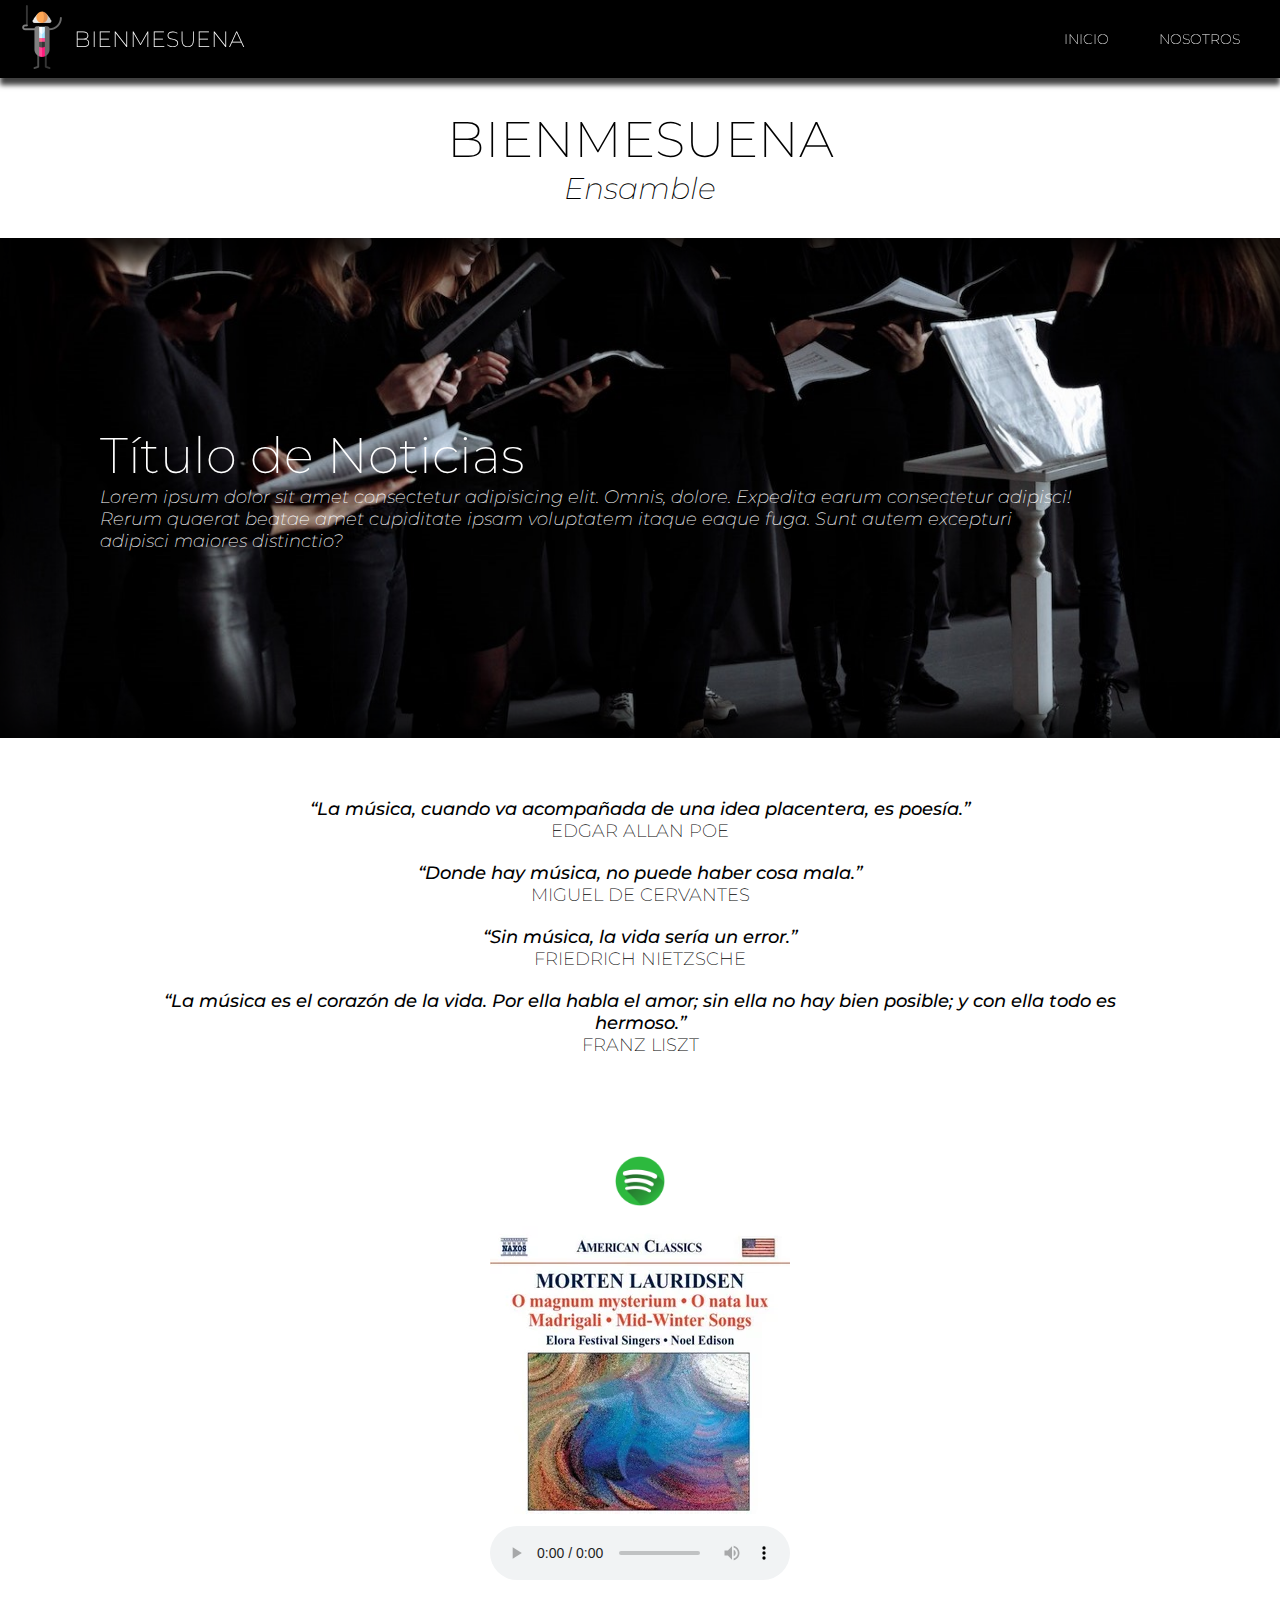
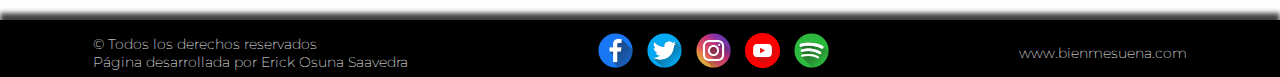
==== index.html @ d550a473 "Responsive de Inicio,Nosotros,NoticiasyContacto" ====
<!DOCTYPE html>
<html lang="en">

<head>
    <meta charset="UTF-8">
    <meta http-equiv="X-UA-Compatible" content="IE=edge">
    <meta name="viewport" content="width=device-width, initial-scale=1.0">
    <link href="https://cdn.jsdelivr.net/npm/bootstrap@5.0.2/dist/css/bootstrap.min.css" rel="stylesheet"
        integrity="sha384-EVSTQN3/azprG1Anm3QDgpJLIm9Nao0Yz1ztcQTwFspd3yD65VohhpuuCOmLASjC" crossorigin="anonymous">
    <link rel="stylesheet" href="./css/style.css">
    <title>BIENMESUENA</title>
</head>

<body>
    <div class="grid-layout">
        <header class="encabezado">
            <div class="logo">
                <a href="./index.html"><img src="./img/logo-conductor.png" alt="Logo Director"></a>
                <h1>BIENMESUENA</h1>
            </div>

            <div class="dropdown">
                <button class="btn btn-dark dropdown-toggle erick-boton" type="button" id="dropdownMenuButton2"
                    data-bs-toggle="dropdown" aria-expanded="false">
                    More
                </button>
                <ul class="dropdown-menu dropdown-menu-dark" aria-labelledby="dropdownMenuButton2">
                    <li><a class="dropdown-item" href="./index.html">Inicio</a></li>
                    <li><a class="dropdown-item" href="./pages/nosotros.html">Nosotros</a></li>
                    <li><a class="dropdown-item" href="./pages/noticias.html">Noticias</a></li>
                    <li><a class="dropdown-item" href="./pages/multimedia.html">Multimedia</a></li>
                    <li><a class="dropdown-item" href="./pages/contacto.html">Contacto</a></li>
                </ul>
            </div>

            <nav>
                <ul>
                    <a href="./index.html">
                        <li>Inicio</li>
                    </a>
                    <a href="./pages/nosotros.html">
                        <li>Nosotros</li>
                    </a>
                    <a href="./pages/noticias.html">
                        <li>Noticias</li>
                    </a>
                    <a href="./pages/multimedia.html">
                        <li>Multimedia</li>
                    </a>
                    <a href="./pages/contacto.html">
                        <li>Contacto</li>
                    </a>
                </ul>
            </nav>
        </header>
        <main class="cuerpo">
            <section class="primeraSeccion">
                <h2>BIENMESUENA</h2>
                <h3>Ensamble</h3>
            </section>
            <section class="hero">
                <h2>Título de Noticias</h2>
                <p>Lorem ipsum dolor sit amet consectetur adipisicing elit. Omnis, dolore. Expedita earum consectetur
                    adipisci! Rerum quaerat beatae amet cupiditate ipsam voluptatem itaque eaque fuga. Sunt autem
                    excepturi adipisci maiores distinctio?</p>
            </section>
            <section class="aphorism">
                <p>“La música, cuando va acompañada de una idea placentera, es poesía.”</p>
                <h4>EDGAR ALLAN POE</h4>
                <p>“Donde hay música, no puede haber cosa mala.”</p>
                <h4>MIGUEL DE CERVANTES</h4>
                <p>“Sin música, la vida sería un error.”</p>
                <h4>FRIEDRICH NIETZSCHE</h4>
                <p>“La música es el corazón de la vida. Por ella habla el amor; sin ella no hay bien posible; y con ella
                    todo es hermoso.”</p>
                <h4>FRANZ LISZT</h4>
            </section>
            <section class="music">
                <img class="spoti" src="./img/spotify.png" alt="Imagen de Spotify">
                <img src="./img/album-morten.webp" alt="Portada del Álbum">
                <audio controls>
                    <source src="./img/Dirait-on. Morten Lauridsen.mp3" type="audio/mp3">
            </section>
        </main>
        <footer class="pie">
            <div class="pie-flex">
                <div class="derechos">
                    <p> © Todos los derechos reservados
                        <br>
                        Página desarrollada por <span>Erick Osuna Saavedra</span>
                    </p>
                </div>
                <div class="derechos2">
                    <p> © Todos los derechos reservados
                        <br>
                        Página desarrollada por
                        <br>
                        Erick Osuna Saavedra
                    </p>
                </div>
                <ul>
                    <a href="https://www.facebook.com"><img src="./img/facebook.png" alt="Icono de Facebook"></a>
                    <a href="https://www.twitter.com"><img src="./img/twitter.png" alt="Icono de Twitter"></a>
                    <a href="https://www.instagram.com"><img src="./img/instagram.png" alt="Icono de Instagram"></a>
                    <a href="https://www.youtube.com"><img src="./img/youtube.png" alt="Icono de Youtube"></a>
                    <a href="https://www.spotify.com"><img src="./img/spotify.png" alt="Icono de Spotify"></a>
                </ul>
                <div>
                    <a href="./index.html">www.bienmesuena.com</a>
                </div>
            </div>
            <div class="pie-flex2">
                <div class="derechos">
                    <p> © Todos los derechos reservados
                        <br>
                        Página desarrollada por <span>Erick Osuna Saavedra</span>
                    </p>
                </div>
                <div class="derechos2">
                    <p> © Todos los derechos reservados
                        <br>
                        Página desarrollada por
                        <br>
                        Erick Osuna Saavedra
                    </p>
                </div>
                <ul>
                    <a href="https://www.facebook.com"><img src="./img/facebook.png" alt="Icono de Facebook"></a>
                    <a href="https://www.twitter.com"><img src="./img/twitter.png" alt="Icono de Twitter"></a>
                    <a href="https://www.instagram.com"><img src="./img/instagram.png" alt="Icono de Instagram"></a>
                    <a href="https://www.youtube.com"><img src="./img/youtube.png" alt="Icono de Youtube"></a>
                    <a href="https://www.spotify.com"><img src="./img/spotify.png" alt="Icono de Spotify"></a>
                </ul>
            </div>
        </footer>
    </div>
    <script src="https://cdn.jsdelivr.net/npm/bootstrap@5.0.2/dist/js/bootstrap.bundle.min.js"
        integrity="sha384-MrcW6ZMFYlzcLA8Nl+NtUVF0sA7MsXsP1UyJoMp4YLEuNSfAP+JcXn/tWtIaxVXM"
        crossorigin="anonymous"></script>
</body>

</html>
---- css/style.css ----
/* Gris NOTAS COMUNES*/
/* * Verde INICIO DE SECCIONES*/
/* ! Rojo FIN DE SECCIONES*/
/* TODO: MEDIA QUERIES */
/* ? Azul */
/* // Texto Transparente y Tachado */

@import url('https://fonts.googleapis.com/css2?family=Montserrat:ital,wght@0,200;0,300;0,500;0,800;1,200;1,300;1,500;1,800&display=swap');

/* *INICIO DEL RESET */

* {
    padding: 0;
    margin: 0;
    font-family: 'Montserrat', sans-serif;
    text-decoration: none;
    list-style: none;
    box-sizing: border-box;
}

/* ! FIN DEL RESET */

/* * INICIO DEL GRID-LAYOUT */

.grid-layout {
    width: 100%;
    height: auto;
    display: grid;
    grid-template-columns: repeat(5, 1fr);
    grid-template-rows: auto auto auto;
    grid-template-areas:
        "encabezado encabezado encabezado encabezado encabezado"
        "cuerpo cuerpo cuerpo cuerpo cuerpo"
        "pie pie pie pie pie"
    ;
    grid-auto-rows: 200px;
}

/* ! FIN DEL GRID-LAYOUT */

/* * INICIO DEL HEADER */

.encabezado {
    background-color: black;
    width: 100%;
    grid-area: encabezado;
    color: white;
    display: flex;
    justify-content: space-around;
    align-items: center;
    -webkit-box-shadow: 0px 7px 5px 0px rgba(0, 0, 0, 0.75);
    -moz-box-shadow: 0px 7px 5px 0px rgba(0, 0, 0, 0.75);
    box-shadow: 0px 7px 5px 0px rgba(0, 0, 0, 0.75);
    position: sticky;
    top: 0;
    z-index: 10;
}

.encabezado ul {
    /* background-color: rgb(176, 176, 248); */
    display: flex;
    justify-content: center;
    align-items: center;
    width: 100%;
    height: auto;
    color: white;
    padding: 5px;
    margin: 5px 0;
}

.encabezado div {
    /* background-color: aquamarine; */
    display: flex;
    justify-content: center;
    align-items: center;
    width: auto;
    height: auto;
    padding: 5px 60px 5px 10px;
}

.encabezado ul li {
    padding: 10px 25px;
    text-transform: uppercase;
    font-size: 14px;
    font-weight: 200;
    transition: 0.6s;
    text-decoration: none;
}

.encabezado div h1 {
    font-weight: 200;
    font-size: 22px;
}

.encabezado ul a:link {
    color: white;
    text-decoration: none;
}

.encabezado ul a:visited {
    color: white;
    text-decoration: none;
}

.encabezado ul a:hover {
    color: red;
    text-decoration: none;
}

.encabezado ul a:active {
    color: rgb(255, 73, 73);
    text-decoration: none;
}

.dropdown {
    visibility: hidden;
}

.erick-boton {
    border: 1px solid white;
}

/* ! FIN DEL HEADER */

/* * INICIO DEL MAIN DEL INDEX */

.cuerpo {
    grid-area: cuerpo;
    display: flex;
    width: 100%;
    flex-direction: column;
    justify-content: center;
    align-items: center;
}

.primeraSeccion {
    width: 100%;
    height: 100px;
    margin: 30px;
    display: flex;
    justify-content: center;
    align-items: center;
    flex-direction: column;
}

.primeraSeccion h2 {
    font-size: 50px;
    font-weight: 200;
}

.primeraSeccion h3 {
    font-size: 30px;
    font-weight: 200;
    font-style: italic;
}

.hero {
    background-image: url("../img/fondo-inicio1.jpg");
    width: 100%;
    height: 500px;
    background-repeat: no-repeat;
    background-attachment: fixed;
    background-size: cover;
    -webkit-box-shadow: inset 0px 0px 30px 20px rgba(0, 0, 0, 0.87);
    -moz-box-shadow: inset 0px 0px 30px 20px rgba(0, 0, 0, 0.87);
    box-shadow: inset 0px 0px 30px 20px rgba(0, 0, 0, 0.87);
    display: flex;
    color: white;
    flex-direction: column;
    justify-content: center;
}

.hero h2,
.hero p {
    margin-left: 100px;
    margin-right: 200px;
    font-weight: 200;
}

.hero h2 {
    font-size: 50px;
}

.hero p {
    font-size: 18px;
    font-style: italic;
}

.aphorism {
    /* background-color: blanchedalmond; */
    display: flex;
    width: 80%;
    height: auto;
    justify-content: center;
    flex-direction: column;
    align-items: center;
    padding: 30px;
    margin: 30px 0;
}

.aphorism p {
    font-size: 18px;
    font-weight: 500;
    font-style: italic;
    text-align: center;
}

.aphorism h4 {
    font-size: 18px;
    font-weight: 200;
    margin-bottom: 20px;
}

.music {
    display: flex;
    flex-direction: column;
    justify-content: center;
    align-items: center;
    width: 100%;
    height: auto;
}

.spoti {
    width: 50px;
    margin: 20px;
}

/* ! FIN DEL MAIN DEL INDEX */

/* * INICIO DEL MAIN DE NOSOTROS */

.titulo h2 {
    display: flex;
    width: 100%;
    justify-content: center;
    align-items: center;
    margin: 0;
    font-weight: 200;
}

.submenu ul {
    /* background-color: aquamarine; */
    width: 100%;
    height: auto;
    display: flex;
    justify-content: flex-end;
    align-items: center;
    text-transform: uppercase;
    margin-bottom: 40px;
}

.submenu ul a {
    padding: 20px;
    transition: 0.6s;
    font-weight: 500;
    font-size: 16px;
    text-decoration: none;
}

.submenu ul a:link {
    color: rgb(0, 0, 0);
}

.submenu ul a:visited {
    color: rgb(0, 0, 0);
}

.submenu ul a:hover {
    color: red;
}

.submenu ul a:active {
    color: rgb(255, 73, 73);
}




.submenu2 ul {
    /* background-color: aquamarine; */
    width: 100%;
    height: auto;
    display: flex;
    justify-content: flex-end;
    align-items: center;
    text-transform: uppercase;
    margin-bottom: 40px;
    display: none;
}

.submenu2 ul a {
    padding: 20px;
    transition: 0.6s;
    font-weight: 500;
    font-size: 16px;
    text-decoration: none;
}

.submenu2 ul a:link {
    color: rgb(0, 0, 0);
}

.submenu2 ul a:visited {
    color: rgb(0, 0, 0);
}

.submenu2 ul a:hover {
    color: red;
}

.submenu2 ul a:active {
    color: rgb(255, 73, 73);
}





.submenu3 ul {
    /* background-color: aquamarine; */
    width: 100%;
    height: auto;
    display: flex;
    justify-content: flex-end;
    align-items: center;
    text-transform: uppercase;
    margin-bottom: 40px;
    display: none;
}

.submenu3 ul a {
    padding: 20px;
    transition: 0.6s;
    font-weight: 500;
    font-size: 16px;
    text-decoration: none;
}

.submenu3 ul a:link {
    color: rgb(0, 0, 0);
}

.submenu3 ul a:visited {
    color: rgb(0, 0, 0);
}

.submenu3 ul a:hover {
    color: red;
}

.submenu3 ul a:active {
    color: rgb(255, 73, 73);
}




.nosotros {
    display: flex;
    width: 100%;
    height: auto;
    flex-direction: column;
    justify-content: center;
    align-items: center;
}

.nosotros div img {
    width: 300px;
}

#director {
    display: flex;
    width: 100%;
    height: auto;
    justify-content: center;
    align-items: center;
}

#director h3 {
    width: 100%;
    height: auto;
    font-size: 40px;
    font-weight: 200;
    justify-content: center;
    align-items: center;
    text-align: center;
    margin: 100px 0 30px 0;
}

.members {
    display: flex;
    width: 80%;
    height: auto;
    padding: 0 50px;
    justify-content: space-around;
    align-items: center;
    text-align: center;
    margin-bottom: 60px;
}

.members h4 {
    font-size: 22px;
    font-weight: 500;
    padding: 20px;
    font-style: italic;
}

.members p {
    font-size: 18px;
    font-weight: 200;
    padding: 40px;
    text-align: justify;
}






.members2 {
    width: 90%;
    height: auto;
    text-align: center;
    display: none;
}

.members2 h4 {
    font-size: 22px;
    font-weight: 500;
    padding: 20px;
    font-style: italic;
}

.members2 p {
    font-size: 18px;
    font-weight: 200;
    padding: 40px;
    text-align: justify;
}






#sopranos h3 {
    width: 100%;
    height: auto;
    font-size: 40px;
    font-weight: 200;
    justify-content: center;
    align-items: center;
    text-align: center;
    margin: 100px 0 30px 0;
}

#contraltos h3 {
    width: 100%;
    height: auto;
    font-size: 40px;
    font-weight: 200;
    justify-content: center;
    align-items: center;
    text-align: center;
    margin: 100px 0 30px 0;
}

#tenores h3 {
    width: 100%;
    height: auto;
    font-size: 40px;
    font-weight: 200;
    justify-content: center;
    align-items: center;
    text-align: center;
    margin: 100px 0 30px 0;
}

#bajos h3 {
    width: 100%;
    height: auto;
    font-size: 40px;
    font-weight: 200;
    justify-content: center;
    align-items: center;
    text-align: center;
    margin: 100px 0 30px 0;
}

/* ! FIN DEL MAIN DE NOSOTROS */

/* * INICIO DEL MAIN DE NOTICIAS */

.news {
    display: flex;
    width: 60%;
    height: auto;
    flex-direction: column;
}

.news h3 {
    font-size: 40px;
    font-weight: 200;
    margin: 40px 0;
}

.news p {
    margin: 40px 0;
    font-weight: 300;
    font-size: 20px;
}

/* ! FIN DEL MAIN DE NOTICIAS */

/* * INICIO DEL MAIN DE MULTIMEDIA */

.grid-gallery {
    display: grid;
    grid-template-columns: repeat(3, 1fr);
    grid-template-rows: repeat(3, 1fr);
    width: 100%;
    height: auto;
    gap: 15px 15px;
    transition: 0.6s;
    margin: 50px 0;
}

.grid-gallery2 {
    display: grid;
    grid-template-columns: repeat(3, 1fr);
    grid-template-rows: repeat(2, 1fr);
    width: 100%;
    height: auto;
    gap: 15px 15px;
    transition: 0.6s;
    margin: 50px 0;
}

.grid-gallery div img {
    width: 100%;
    transition: 0.6s;
    border: 0.1px solid white;
}

.grid-gallery div img:hover {
    scale: 1.8;
    cursor: pointer;
}

.video4 {
    grid-row: span 2;
    grid-column: span 3;
}

.boton2 {
    display: flex;
    width: 100%;
    justify-content: center;
    align-items: center;
    margin: 50px 0;
}

.boton-multimedia {
    width: 80px;
}

.galeria-multimedia {
    width: 80%;
    margin: 80px;
}

/* ! FIN DEL MAIN DE MULTIMEDIA */

/* *INICIO DEL MAIN DE CONTACTO */

.contacto {
    /* background-color: aquamarine; */
    width: 100%;
    height: auto;
    display: flex;
    justify-content: space-around;
    margin: 60px 0;
}

.formulario {
    width: 40%;
    margin: auto;
    padding: 10px 30px;
    box-sizing: border-box;
    border: 0.5px solid black;
}

.formulario h3 {
    text-align: center;
    margin: 0;
    font-size: 40px;
    text-transform: uppercase;
    font-weight: 200;
    margin-bottom: 20px;
}

.formulario input,
textarea {
    width: 100%;
    margin-bottom: 20px;
    padding: 5px;
    box-sizing: border-box;
    font-size: 14px;
    border: 0.5px solid black;
}

.formulario textarea {
    min-height: 100px;
    max-height: 100px;
    min-width: 100%;
    max-width: 100%;
}

#boton {
    background-color: black;
    color: white;
    padding: 20px;
    text-transform: uppercase;
    font-weight: 200;
    font-size: 20px;
}

#boton:hover {
    background-color: rgb(78, 78, 78);
    cursor: pointer;
}

.mapa {
    /* background-color: rgb(193, 128, 253); */
    width: 40%;
    margin: auto;
}

.mapa h3 {
    text-align: center;
    width: 100%;
    font-size: 40px;
    font-weight: 200;
    margin: 20px 0;
}

.titulo-encuentranos {
    display: flex;
    flex-direction: column;
    /* background-color: blueviolet; */
    width: 100%;
}

/* ! FIN DEL MAIN DE CONTACTO */

/* * INICIO DEL FOOTER */

.pie {
    grid-area: pie;
    display: flex;
    width: 100%;
    color: white;
    background-color: black;
    justify-content: space-evenly;
    margin-top: 40px;
    -webkit-box-shadow: 0px -7px 5px 0px rgba(0, 0, 0, 0.75);
    -moz-box-shadow: 0px -7px 5px 0px rgba(0, 0, 0, 0.75);
    box-shadow: 0px -7px 5px 0px rgba(0, 0, 0, 0.75);
    padding: 8px 0 0 0;
}

.pie-flex {
    display: flex;
    justify-content: space-around;
    align-items: center;
    width: 100%;
    height: auto;
    font-size: 14px;
    font-weight: 200;
}

.pie-flex2 {
    display: flex;
    justify-content: center;
    align-items: center;
    width: 100%;
    height: auto;
    font-size: 14px;
    font-weight: 200;
    display: none;
}

.pie div a {
    transition: 0.6s;
    text-decoration: none;
}

.pie img {
    width: 35px;
    margin: 5px;
    transition: 0.6s;
}

.pie img:hover {
    transform: scale(1.3);
}

.pie a:link {
    color: white;
}

.pie a:visited {
    color: white;
}

.pie a:hover {
    color: red;
}

.pie a:active {
    color: rgb(255, 73, 73);
}

.derechos2 {
    display: none;
}

/* ! FIN DEL FOOTER */

/* TODO: INICIO @MEDIA QUERIES 1075 PX*/

@media screen and (max-width: 1075px) {
    .encabezado ul {
        padding: 0;
        margin: 0;
    }

    .encabezado div {
        padding: 5px 10px 5px 5px;
    }

    .encabezado ul li {
        padding: 10px 20px;
    }

    .submenu ul a {
        padding: 10px;
    }
}

/* ? FIN @MEDIA QUERIES 1075 PX*/

/* TODO: INICIO @MEDIA QUERIES 920 PX*/

@media screen and (max-width: 920px) {
    .encabezado ul li {
        padding: 10px 10px;
    }

    #director h3, #sopranos h3, #contraltos h3, #tenores h3, #bajos h3 {
        /* background-color: coral; */
        margin: 50px 0 10px 0;
    }

    .members{
        display: none;
    }

    .primeraSeccion {
        margin: 30px 0;
    }
    
    .members2{
        display: block;
    }

    .pie-flex {
        width: 100%;
        scale: 0.8;
    }

    .pie-flex ul {
        margin-left: 0;
        padding-left: 0;
    }

    .pie-flex ul a img {
        margin: 2px;
    }
}

/* ? FIN @MEDIA QUERIES 920 PX*/

/* TODO: INICIO @MEDIA QUERIES 820 PX*/

@media screen and (max-width: 820px) {
    .encabezado div {
        flex-direction: column;
        scale: 0.8;
    }

    .encabezado ul {
        scale: 0.9;
    }

    .submenu ul {
        display: none;
    }

    .submenu2 ul {
        display: flex;
        margin: -20px 0;
        margin-top: 20px;
        scale: 0.75;
    }

    .submenu3 ul {
        display: flex;
        margin: -20px 0;
        margin-bottom: 20px;
        scale: 0.75;
    }

    .derechos {
        display: none;
    }

    .derechos2 {
        display: flex;
        flex-direction: column;
        justify-content: center;
    }
}

/* ? FIN @MEDIA QUERIES 820 PX*/


/* TODO: INICIO @MEDIA QUERIES 750 PX*/

@media screen and (max-width:750px) {

    .grid-layout {
        width: 100%;
        height: auto;
        display: grid;
        grid-template-columns: repeat(3, 1fr);
        grid-template-rows: auto auto auto;
        grid-template-areas:
            "encabezado encabezado encabezado"
            "cuerpo cuerpo cuerpo"
            "pie pie pie"
        ;
        grid-auto-rows: 200px;
    }

    .encabezado ul {
        display: none;
    }

    .dropdown {
        visibility: visible;
        margin-left: 300px;
    }

    .news {
        width: 90%;
    }

    .news h3 {
        text-align: center;
    }

    .contacto {
        flex-direction: column;
    }

    .formulario {
        width: 90%;
        margin-bottom: 50px;
    }

    .mapa {
        width: 80%;
    }

    .mapa div h3,
    .mapa div p {
        text-align: center;
        scale: 0.9
    }

    .pie-flex {
        display: none;
    }

    .pie-flex {
        width: 100%;
    }

    .pie-flex2 {
        display: flex;
        flex-direction: column;
        align-items: center;
        width: 100%;
    }

    .pie-flex2 p {
        font-size: 12px;
        text-align: center;
        padding: 5px 0;
    }

    .pie-flex2 img {
        width: 30px;
        padding: 5;
        margin: 0 5px;
    }

    .pie-flex2 ul {
        margin-right: 25px;
    }

}

/* ? FIN @MEDIA QUERIES 750 PX*/

/* TODO: INICIO @MEDIA QUERIES 620 PX*/

@media screen and (max-width:620px) {

    .dropdown {
        visibility: visible;
        margin-left: 100px;
    }

    .hero h2 {
        margin: 0 0 8px 0;
        text-align: center;
        scale: 0.9;
    }

    .hero p {
        margin: 0 20px 0 30px;
        text-align: center;
        scale: 0.9;
    }

    .news h3 {
        scale: 0.8;
    }

}

/* ? FIN @MEDIA QUERIES 620 PX*/


/* TODO: INICIO @MEDIA QUERIES 410 PX*/

@media screen and (max-width:410px) {

    .dropdown {
        visibility: visible;
        margin-left: 50px;
    }

    .primeraSeccion {
        scale: 0.8;
    }

    .hero h2 {
        scale: 0.8;
    }

    .hero p {
        scale: 0.8;
    }

    .news h3 {
        scale: 0.7;
    }

    .formulario {
        scale: 0.9;
    }

}

/* ? FIN @MEDIA QUERIES 410 PX*/
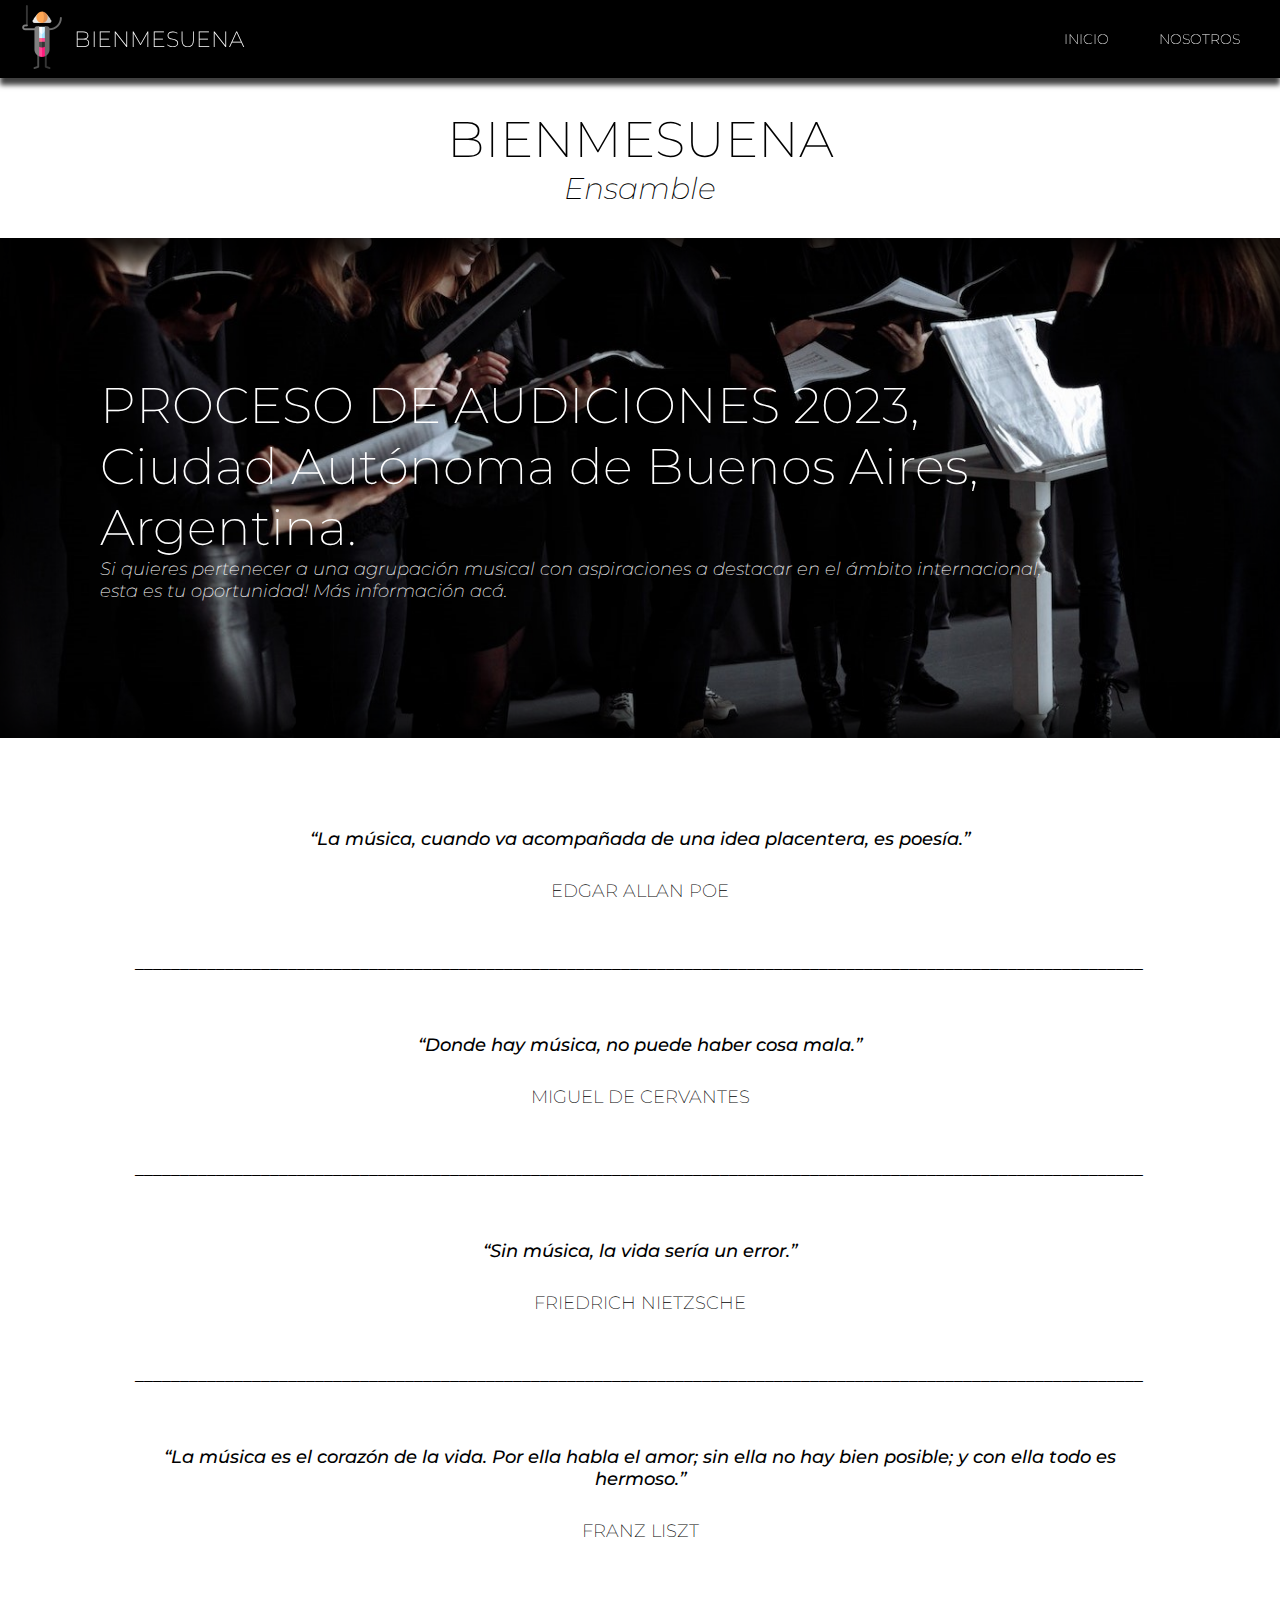
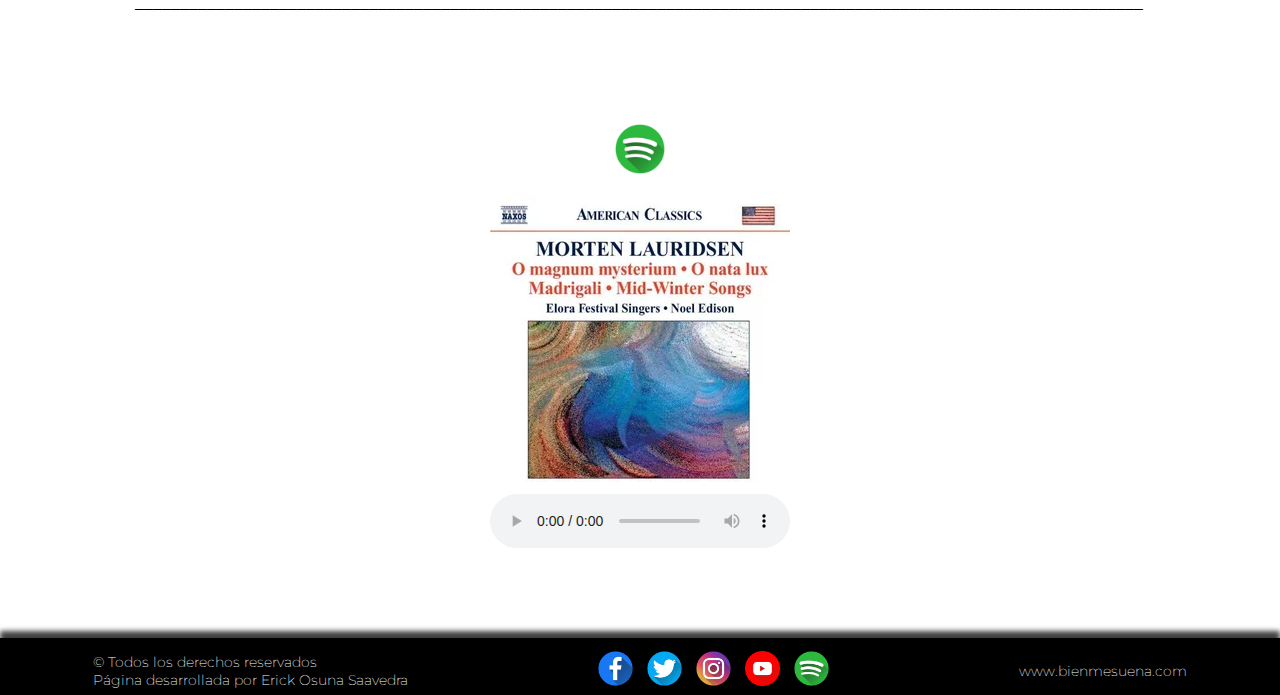
==== commit 09117aa3: "Aplicando SASS II y SEO" ====
--- a/index.html
+++ b/index.html
@@ -7,8 +7,18 @@
     <meta name="viewport" content="width=device-width, initial-scale=1.0">
     <link href="https://cdn.jsdelivr.net/npm/bootstrap@5.0.2/dist/css/bootstrap.min.css" rel="stylesheet"
         integrity="sha384-EVSTQN3/azprG1Anm3QDgpJLIm9Nao0Yz1ztcQTwFspd3yD65VohhpuuCOmLASjC" crossorigin="anonymous">
-    <link rel="stylesheet" href="./css/style.css">
-    <title>BIENMESUENA</title>
+    <link rel="stylesheet" href="./css/estilos.css">
+    <link rel="shortcut icon" href="./img/favicon.ico" type="image/x-icon">
+    <meta name="description"
+        content="BIENMESUENA, ensamble vocal mixto, A Capella, conformado por músicos profesionales venezolanos y reunidos en la Ciudad de Buenos Aires, con la finalidad de interpretar el más selecto y sublime repertorio de la música coral universal. Entre las ramas de este género música, abordamos Música Sacra, Académica Universal, Contemporánea, Popular y Tradicional Europea y Latinoamericana, Jazz, entre otros.">
+    <meta name="keywords"
+        content="Bienmesuena, Erick Osuna Saavedra, Música, Música Coral, Choir Music, Choirs, Coros, Ensamble Vocal, Sing, Canto, Singers, Cantates, Música A Capella, Grupo Musical, Argentina, Buenos Aires, Ciudad Autónoma de Buenos Aires, Música Sacra, Música Contemporánea, Música Popular, Jazz, Música Académica, Música Tradicional Europea, Música Tradicional Latinoamericana, Música Venezolana, Canto Lírico, Ópera, ">
+    <meta property="og:type" content="web site">
+    <meta property="og:title" content="BIENMESUENA Ensamble - Ensamble Vocal Mixto A Capella">
+    <meta property="og:description" content="BIENMESUENA, ensamble vocal mixto, A Capella, conformado por músicos profesionales venezolanos y reunidos en la Ciudad de Buenos Aires, con la finalidad de interpretar el más selecto y sublime repertorio de la música coral universal. Entre las ramas de este género música, abordamos Música Sacra, Académica Universal, Contemporánea, Popular y Tradicional Europea y Latinoamericana, Jazz, entre otros.">
+    <meta property="og:url" content="https://fabulous-stardust-f1a57c.netlify.app/">
+    <meta property="og:image" content="https://fabulous-stardust-f1a57c.netlify.app/img/logo-conductor.png">
+    <title>|| BIENMESUENA || INICIO ||</title>
 </head>
 
 <body>
@@ -59,21 +69,28 @@
                 <h3>Ensamble</h3>
             </section>
             <section class="hero">
-                <h2>Título de Noticias</h2>
-                <p>Lorem ipsum dolor sit amet consectetur adipisicing elit. Omnis, dolore. Expedita earum consectetur
-                    adipisci! Rerum quaerat beatae amet cupiditate ipsam voluptatem itaque eaque fuga. Sunt autem
-                    excepturi adipisci maiores distinctio?</p>
+                <h2>PROCESO DE AUDICIONES 2023, Ciudad Autónoma de Buenos Aires, Argentina.</h2>
+                <p>Si quieres pertenecer a una agrupación musical con aspiraciones a destacar en el ámbito
+                    internacional, esta es tu oportunidad! <a href="./pages/noticias.html">Más información acá.</a></p>
             </section>
             <section class="aphorism">
                 <p>“La música, cuando va acompañada de una idea placentera, es poesía.”</p>
                 <h4>EDGAR ALLAN POE</h4>
+                <p>________________________________________________________________________________________________________________
+                </p>
                 <p>“Donde hay música, no puede haber cosa mala.”</p>
                 <h4>MIGUEL DE CERVANTES</h4>
+                <p>________________________________________________________________________________________________________________
+                </p>
                 <p>“Sin música, la vida sería un error.”</p>
                 <h4>FRIEDRICH NIETZSCHE</h4>
+                <p>________________________________________________________________________________________________________________
+                </p>
                 <p>“La música es el corazón de la vida. Por ella habla el amor; sin ella no hay bien posible; y con ella
                     todo es hermoso.”</p>
                 <h4>FRANZ LISZT</h4>
+                <p>________________________________________________________________________________________________________________
+                </p>
             </section>
             <section class="music">
                 <img class="spoti" src="./img/spotify.png" alt="Imagen de Spotify">
--- a/css/estilos.css
+++ b/css/estilos.css
@@ -0,0 +1,917 @@
+@import url("https://fonts.googleapis.com/css2?family=Montserrat:ital,wght@0,200;0,300;0,500;0,800;1,200;1,300;1,500;1,800&display=swap");
+/* *INICIO DEL RESET */
+* {
+  font-family: 'Montserrat', sans-serif;
+  text-decoration: none;
+  list-style: none;
+  box-sizing: border-box; }
+
+.grid-layout {
+  width: 100%;
+  height: auto;
+  display: grid;
+  grid-template-columns: repeat(5, 1fr);
+  grid-template-rows: auto auto auto;
+  grid-template-areas: "encabezado encabezado encabezado encabezado encabezado"+ "cuerpo cuerpo cuerpo cuerpo cuerpo"+ "pie pie pie pie pie";
+  grid-auto-rows: 200px; }
+
+/* ! FIN DEL RESET */
+* {
+  padding: 0;
+  margin: 0; }
+
+.encabezado ul, .encabezado div, .cuerpo, .primeraSeccion, .aphorism, .music, .titulo h2, .nosotros, #director, .boton2, .pie-flex2 {
+  display: flex;
+  justify-content: center;
+  align-items: center; }
+
+.grid-gallery, .grid-gallery2 {
+  display: grid;
+  width: 100%;
+  height: auto;
+  gap: 15px 15px;
+  margin: 50px 0; }
+
+#director h3, #sopranos h3, #contraltos h3, #tenores h3, #bajos h3 {
+  width: 100%;
+  height: auto;
+  font-size: 40px;
+  font-weight: 200;
+  justify-content: center;
+  align-items: center;
+  text-align: center;
+  margin: 100px 0 30px 0; }
+
+* {
+  padding: 0;
+  margin: 0; }
+
+.encabezado ul, .encabezado div, .cuerpo, .primeraSeccion, .aphorism, .music, .titulo h2, .nosotros, #director, .boton2, .pie-flex2 {
+  display: flex;
+  justify-content: center;
+  align-items: center; }
+
+.grid-gallery, .grid-gallery2 {
+  display: grid;
+  width: 100%;
+  height: auto;
+  gap: 15px 15px;
+  margin: 50px 0; }
+
+#director h3, #sopranos h3, #contraltos h3, #tenores h3, #bajos h3 {
+  width: 100%;
+  height: auto;
+  font-size: 40px;
+  font-weight: 200;
+  justify-content: center;
+  align-items: center;
+  text-align: center;
+  margin: 100px 0 30px 0; }
+
+/* * INICIO DEL HEADER */
+.encabezado {
+  background-color: black;
+  width: 100%;
+  grid-area: encabezado;
+  color: white;
+  display: flex;
+  justify-content: space-around;
+  align-items: center;
+  -webkit-box-shadow: 0px 7px 5px 0px rgba(0, 0, 0, 0.75);
+  -moz-box-shadow: 0px 7px 5px 0px rgba(0, 0, 0, 0.75);
+  box-shadow: 0px 7px 5px 0px rgba(0, 0, 0, 0.75);
+  position: sticky;
+  top: 0;
+  z-index: 100; }
+  .encabezado ul {
+    /* background-color: rgb(176, 176, 248); */
+    width: 100%;
+    height: auto;
+    color: white;
+    padding: 5px;
+    margin: 5px 0; }
+    .encabezado ul li {
+      padding: 10px 25px;
+      text-transform: uppercase;
+      font-size: 14px;
+      font-weight: 200;
+      transition: 0.6s;
+      text-decoration: none; }
+    .encabezado ul a:link {
+      color: white;
+      text-decoration: none; }
+    .encabezado ul a:visited {
+      color: white;
+      text-decoration: none; }
+    .encabezado ul a:hover {
+      color: red;
+      text-decoration: none; }
+    .encabezado ul a:active {
+      color: #ff4949;
+      text-decoration: none; }
+  .encabezado div {
+    /* background-color: aquamarine; */
+    width: auto;
+    height: auto;
+    padding: 5px 60px 5px 10px; }
+  .encabezado h1 {
+    font-weight: 200;
+    font-size: 22px; }
+
+.dropdown {
+  visibility: hidden; }
+
+.erick-boton {
+  border: 1px solid white; }
+
+/* ! FIN DEL HEADER */
+* {
+  padding: 0;
+  margin: 0; }
+
+.encabezado ul, .encabezado div, .cuerpo, .primeraSeccion, .aphorism, .music, .titulo h2, .nosotros, #director, .boton2, .pie-flex2 {
+  display: flex;
+  justify-content: center;
+  align-items: center; }
+
+.grid-gallery, .grid-gallery2 {
+  display: grid;
+  width: 100%;
+  height: auto;
+  gap: 15px 15px;
+  margin: 50px 0; }
+
+#director h3, #sopranos h3, #contraltos h3, #tenores h3, #bajos h3 {
+  width: 100%;
+  height: auto;
+  font-size: 40px;
+  font-weight: 200;
+  justify-content: center;
+  align-items: center;
+  text-align: center;
+  margin: 100px 0 30px 0; }
+
+/* * INICIO DEL MAIN DEL INDEX */
+.cuerpo {
+  grid-area: cuerpo;
+  width: 100%;
+  flex-direction: column; }
+
+.primeraSeccion {
+  width: 100%;
+  height: 100px;
+  margin: 30px;
+  flex-direction: column; }
+  .primeraSeccion h2 {
+    font-size: 50px;
+    font-weight: 200; }
+  .primeraSeccion h3 {
+    font-size: 30px;
+    font-weight: 200;
+    font-style: italic; }
+
+.hero {
+  background-image: url("../img/fondo-inicio1.jpg");
+  width: 100%;
+  height: 500px;
+  background-repeat: no-repeat;
+  background-attachment: fixed;
+  background-size: cover;
+  -webkit-box-shadow: inset 0px 0px 30px 20px rgba(0, 0, 0, 0.87);
+  -moz-box-shadow: inset 0px 0px 30px 20px rgba(0, 0, 0, 0.87);
+  box-shadow: inset 0px 0px 30px 20px rgba(0, 0, 0, 0.87);
+  display: flex;
+  color: white;
+  flex-direction: column;
+  justify-content: center; }
+  .hero p {
+    margin-left: 100px;
+    margin-right: 200px;
+    font-weight: 200;
+    font-size: 18px;
+    font-style: italic; }
+    .hero p a {
+      text-decoration: none;
+      transition: 0.6s; }
+      .hero p a:link {
+        color: white;
+        text-decoration: none; }
+      .hero p a:visited {
+        color: white;
+        text-decoration: none; }
+      .hero p a:hover {
+        color: red;
+        text-decoration: none; }
+      .hero p a:active {
+        color: #ff4949;
+        text-decoration: none; }
+  .hero h2 {
+    margin-left: 100px;
+    margin-right: 200px;
+    font-weight: 200;
+    font-size: 50px; }
+
+.aphorism {
+  /* background-color: blanchedalmond; */
+  width: 80%;
+  height: auto;
+  flex-direction: column;
+  padding: 30px;
+  margin: 30px 0; }
+  .aphorism p {
+    font-size: 18px;
+    font-weight: 500;
+    font-style: italic;
+    text-align: center;
+    margin: 30px 0; }
+  .aphorism h4 {
+    font-size: 18px;
+    font-weight: 200;
+    margin-bottom: 20px; }
+
+.music {
+  flex-direction: column;
+  width: 100%;
+  height: auto; }
+
+.spoti {
+  width: 50px;
+  margin: 20px; }
+
+audio {
+  margin-bottom: 50px; }
+
+/* ! FIN DEL MAIN DEL INDEX */
+* {
+  padding: 0;
+  margin: 0; }
+
+.encabezado ul, .encabezado div, .cuerpo, .primeraSeccion, .aphorism, .music, .titulo h2, .nosotros, #director, .boton2, .pie-flex2 {
+  display: flex;
+  justify-content: center;
+  align-items: center; }
+
+.grid-gallery, .grid-gallery2 {
+  display: grid;
+  width: 100%;
+  height: auto;
+  gap: 15px 15px;
+  margin: 50px 0; }
+
+#director h3, #sopranos h3, #contraltos h3, #tenores h3, #bajos h3 {
+  width: 100%;
+  height: auto;
+  font-size: 40px;
+  font-weight: 200;
+  justify-content: center;
+  align-items: center;
+  text-align: center;
+  margin: 100px 0 30px 0; }
+
+/* * INICIO DEL MAIN DE NOSOTROS */
+.titulo h2 {
+  width: 100%;
+  margin: 0;
+  font-weight: 200; }
+
+.nosotros {
+  width: 100%;
+  height: auto;
+  flex-direction: column;
+  margin: 0; }
+  .nosotros div img {
+    width: 300px; }
+  .nosotros p {
+    width: 80%;
+    margin-top: 80px;
+    font-weight: 200;
+    font-size: 18px;
+    text-align: justify; }
+    .nosotros p span {
+      font-style: italic;
+      font-weight: 300;
+      font-size: 22px; }
+
+.submenu ul {
+  /* background-color: aquamarine; */
+  width: 100%;
+  height: auto;
+  display: flex;
+  justify-content: flex-end;
+  align-items: center;
+  text-transform: uppercase;
+  margin-bottom: 40px; }
+  .submenu ul a {
+    padding: 20px;
+    transition: 0.6s;
+    font-weight: 500;
+    font-size: 16px;
+    text-decoration: none; }
+    .submenu ul a:link {
+      color: black; }
+    .submenu ul a:visited {
+      color: black; }
+    .submenu ul a:hover {
+      color: red; }
+    .submenu ul a:active {
+      color: #ff4949; }
+
+.submenu2 {
+  /* background-color: blueviolet; */
+  width: 100%; }
+  .submenu2 ul {
+    /* background-color: aquamarine; */
+    display: flex;
+    justify-content: center;
+    width: 100%;
+    height: auto;
+    text-transform: uppercase;
+    margin-bottom: 40px;
+    display: none; }
+    .submenu2 ul a {
+      padding: 20px;
+      transition: 0.6s;
+      font-weight: 500;
+      font-size: 16px;
+      text-decoration: none; }
+      .submenu2 ul a:link {
+        color: black; }
+      .submenu2 ul a:visited {
+        color: black; }
+      .submenu2 ul a:hover {
+        color: red; }
+      .submenu2 ul a:active {
+        color: #ff4949; }
+
+.submenu3 ul {
+  /* background-color: aquamarine; */
+  width: 100%;
+  height: auto;
+  text-transform: uppercase;
+  margin-bottom: 40px;
+  display: none; }
+  .submenu3 ul a {
+    padding: 20px;
+    transition: 0.6s;
+    font-weight: 500;
+    font-size: 16px;
+    text-decoration: none; }
+    .submenu3 ul a:link {
+      color: black; }
+    .submenu3 ul a:visited {
+      color: black; }
+    .submenu3 ul a:hover {
+      color: red; }
+    .submenu3 ul a:active {
+      color: #ff4949; }
+
+#director {
+  width: 100%;
+  height: auto; }
+
+.members {
+  display: flex;
+  justify-content: space-around;
+  align-items: center;
+  width: 80%;
+  height: auto;
+  padding: 0 50px;
+  text-align: center;
+  margin-bottom: 60px; }
+  .members h4 {
+    font-size: 22px;
+    font-weight: 500;
+    padding: 20px;
+    font-style: italic; }
+  .members p {
+    font-size: 18px;
+    font-weight: 200;
+    padding: 20px;
+    text-align: justify; }
+
+.members2 {
+  width: 90%;
+  height: auto;
+  text-align: center;
+  display: none; }
+  .members2 h4 {
+    font-size: 22px;
+    font-weight: 500;
+    padding: 20px;
+    font-style: italic; }
+  .members2 p {
+    font-size: 18px;
+    font-weight: 200;
+    padding: 20px 20px 20px 40px;
+    text-align: justify; }
+
+/* ! FIN DEL MAIN DE NOSOTROS */
+* {
+  padding: 0;
+  margin: 0; }
+
+.encabezado ul, .encabezado div, .cuerpo, .primeraSeccion, .aphorism, .music, .titulo h2, .nosotros, #director, .boton2, .pie-flex2 {
+  display: flex;
+  justify-content: center;
+  align-items: center; }
+
+.grid-gallery, .grid-gallery2 {
+  display: grid;
+  width: 100%;
+  height: auto;
+  gap: 15px 15px;
+  margin: 50px 0; }
+
+#director h3, #sopranos h3, #contraltos h3, #tenores h3, #bajos h3 {
+  width: 100%;
+  height: auto;
+  font-size: 40px;
+  font-weight: 200;
+  justify-content: center;
+  align-items: center;
+  text-align: center;
+  margin: 100px 0 30px 0; }
+
+/* * INICIO DEL MAIN DE NOTICIAS */
+.news {
+  display: flex;
+  width: 60%;
+  height: auto;
+  flex-direction: column; }
+  .news h3 {
+    font-size: 40px;
+    font-weight: 200;
+    margin: 40px 0; }
+  .news p {
+    margin: 40px 0;
+    font-weight: 300;
+    font-size: 20px; }
+
+/* ! FIN DEL MAIN DE NOTICIAS */
+* {
+  padding: 0;
+  margin: 0; }
+
+.encabezado ul, .encabezado div, .cuerpo, .primeraSeccion, .aphorism, .music, .titulo h2, .nosotros, #director, .boton2, .pie-flex2 {
+  display: flex;
+  justify-content: center;
+  align-items: center; }
+
+.grid-gallery, .grid-gallery2 {
+  display: grid;
+  width: 100%;
+  height: auto;
+  gap: 15px 15px;
+  margin: 50px 0; }
+
+#director h3, #sopranos h3, #contraltos h3, #tenores h3, #bajos h3 {
+  width: 100%;
+  height: auto;
+  font-size: 40px;
+  font-weight: 200;
+  justify-content: center;
+  align-items: center;
+  text-align: center;
+  margin: 100px 0 30px 0; }
+
+/* * INICIO DEL MAIN DE MULTIMEDIA */
+.grid-gallery {
+  grid-template-columns: repeat(3, 1fr);
+  grid-template-rows: repeat(3, 1fr);
+  transition: 0.6s; }
+  .grid-gallery div img {
+    width: 100%;
+    transition: 0.6s;
+    border: 0.1px solid white; }
+    .grid-gallery div img:hover {
+      scale: 1.8;
+      cursor: pointer; }
+
+.grid-gallery2 {
+  grid-template-columns: repeat(3, 1fr);
+  grid-template-rows: repeat(2, 1fr);
+  transition: 0.6s; }
+
+.video4 {
+  grid-row: span 2;
+  grid-column: span 3; }
+
+.boton2 {
+  width: 100%;
+  margin: 50px 0; }
+
+.boton-multimedia {
+  width: 80px; }
+
+.galeria-multimedia {
+  width: 80%;
+  margin: 60px; }
+
+/* ! FIN DEL MAIN DE MULTIMEDIA */
+* {
+  padding: 0;
+  margin: 0; }
+
+.encabezado ul, .encabezado div, .cuerpo, .primeraSeccion, .aphorism, .music, .titulo h2, .nosotros, #director, .boton2, .pie-flex2 {
+  display: flex;
+  justify-content: center;
+  align-items: center; }
+
+.grid-gallery, .grid-gallery2 {
+  display: grid;
+  width: 100%;
+  height: auto;
+  gap: 15px 15px;
+  margin: 50px 0; }
+
+#director h3, #sopranos h3, #contraltos h3, #tenores h3, #bajos h3 {
+  width: 100%;
+  height: auto;
+  font-size: 40px;
+  font-weight: 200;
+  justify-content: center;
+  align-items: center;
+  text-align: center;
+  margin: 100px 0 30px 0; }
+
+/* *INICIO DEL MAIN DE CONTACTO */
+.contacto {
+  /* background-color: aquamarine; */
+  width: 100%;
+  height: auto;
+  display: flex;
+  justify-content: space-around;
+  margin: 60px 0; }
+
+.formulario {
+  width: 40%;
+  margin: auto;
+  padding: 10px 30px;
+  box-sizing: border-box;
+  border: 0.5px solid black; }
+  .formulario h3 {
+    text-align: center;
+    margin: 0;
+    font-size: 40px;
+    text-transform: uppercase;
+    font-weight: 200;
+    margin-bottom: 20px; }
+  .formulario input,
+  .formulario textarea {
+    width: 100%;
+    margin-bottom: 20px;
+    padding: 5px;
+    box-sizing: border-box;
+    font-size: 14px;
+    border: 0.5px solid black; }
+  .formulario textarea {
+    min-height: 100px;
+    max-height: 100px;
+    min-width: 100%;
+    max-width: 100%; }
+
+#boton {
+  background-color: black;
+  color: white;
+  padding: 20px;
+  text-transform: uppercase;
+  font-weight: 200;
+  font-size: 20px; }
+  #boton:hover {
+    background-color: #4e4e4e;
+    cursor: pointer; }
+
+.mapa {
+  /* background-color: rgb(193, 128, 253); */
+  width: 40%;
+  margin: auto; }
+  .mapa h3 {
+    text-align: center;
+    width: 100%;
+    font-size: 40px;
+    font-weight: 200;
+    margin: 20px 0; }
+
+.titulo-encuentranos {
+  display: flex;
+  flex-direction: column;
+  /* background-color: blueviolet; */
+  width: 100%; }
+
+/* ! FIN DEL MAIN DE CONTACTO */
+* {
+  padding: 0;
+  margin: 0; }
+
+.encabezado ul, .encabezado div, .cuerpo, .primeraSeccion, .aphorism, .music, .titulo h2, .nosotros, #director, .boton2, .pie-flex2 {
+  display: flex;
+  justify-content: center;
+  align-items: center; }
+
+.grid-gallery, .grid-gallery2 {
+  display: grid;
+  width: 100%;
+  height: auto;
+  gap: 15px 15px;
+  margin: 50px 0; }
+
+#director h3, #sopranos h3, #contraltos h3, #tenores h3, #bajos h3 {
+  width: 100%;
+  height: auto;
+  font-size: 40px;
+  font-weight: 200;
+  justify-content: center;
+  align-items: center;
+  text-align: center;
+  margin: 100px 0 30px 0; }
+
+.pie {
+  grid-area: pie;
+  display: flex;
+  width: 100%;
+  color: white;
+  background-color: black;
+  justify-content: space-evenly;
+  margin-top: 40px;
+  -webkit-box-shadow: 0px -7px 5px 0px rgba(0, 0, 0, 0.75);
+  -moz-box-shadow: 0px -7px 5px 0px rgba(0, 0, 0, 0.75);
+  box-shadow: 0px -7px 5px 0px rgba(0, 0, 0, 0.75);
+  padding: 8px 0 0 0; }
+  .pie div a {
+    transition: 0.6s;
+    text-decoration: none; }
+    .pie div a:hover {
+      transform: scale(1.3);
+      color: red; }
+    .pie div a:link {
+      color: white; }
+    .pie div a:visited {
+      color: white; }
+    .pie div a:active {
+      color: #ff4949; }
+  .pie img {
+    width: 35px;
+    margin: 5px;
+    transition: 0.6s; }
+    .pie img:hover {
+      transform: scale(1.3); }
+  .pie a:hover {
+    transform: scale(1.3);
+    color: red; }
+  .pie a:link {
+    color: white; }
+  .pie a:visited {
+    color: white; }
+  .pie a:active {
+    color: #ff4949; }
+
+.pie-flex {
+  display: flex;
+  justify-content: space-around;
+  align-items: center;
+  width: 100%;
+  height: auto;
+  font-size: 14px;
+  font-weight: 200; }
+
+.pie-flex2 {
+  width: 100%;
+  height: auto;
+  font-size: 14px;
+  font-weight: 200;
+  display: none; }
+
+.derechos2 {
+  display: none; }
+
+/* TODO: INICIO @MEDIA QUERIES 1100 PX*/
+@media screen and (max-width: 1100px) {
+  .encabezado ul {
+    padding: 0;
+    margin: 0; }
+  .encabezado div {
+    padding: 5px 10px 5px 5px; }
+  .encabezado ul li {
+    padding: 10px 20px; }
+  .submenu ul a {
+    padding: 10px; } }
+
+/* ? FIN @MEDIA QUERIES 1100 PX*/
+/* TODO: INICIO @MEDIA QUERIES 930 PX*/
+@media screen and (max-width: 930px) {
+  .encabezado ul li {
+    padding: 10px 10px; }
+  #director h3,
+  #sopranos h3,
+  #contraltos h3,
+  #tenores h3,
+  #bajos h3 {
+    /* background-color: coral; */
+    margin: 50px 0 10px 0; }
+  .members {
+    display: none; }
+  .primeraSeccion {
+    margin: 30px 0; }
+  .members2 {
+    display: block; }
+  .pie-flex {
+    width: 100%;
+    scale: 0.8; }
+  .pie-flex ul {
+    margin-left: 0;
+    padding-left: 0; }
+  .pie-flex ul a img {
+    margin: 2px; } }
+
+/* ? FIN @MEDIA QUERIES 930 PX*/
+/* TODO: INICIO @MEDIA QUERIES 830 PX*/
+@media screen and (max-width: 830px) {
+  .encabezado div {
+    flex-direction: column;
+    scale: 0.8; }
+  .encabezado ul {
+    scale: 0.9; }
+  .submenu ul {
+    display: none; }
+  .submenu2 ul {
+    /* background-color: crimson; */
+    display: flex;
+    margin: -20px 0;
+    margin-top: 20px;
+    scale: 0.75; }
+  .submenu3 ul {
+    display: flex;
+    margin: -20px 0;
+    margin-bottom: 20px;
+    scale: 0.75; }
+  .grid-gallery {
+    display: grid;
+    grid-template-columns: repeat(2, 1fr);
+    grid-template-rows: repeat(6, 1fr);
+    width: 100%;
+    height: auto; }
+  .foto3,
+  .foto6,
+  .foto9 {
+    grid-column: span 2;
+    grid-row: span 2; }
+  .grid-gallery2 {
+    display: grid;
+    grid-template-columns: repeat(2, 1fr);
+    grid-template-rows: repeat(3, 1fr);
+    width: 100%;
+    height: auto; }
+  .grid-gallery div img:hover {
+    scale: 1.4;
+    cursor: pointer; }
+  .grid-gallery .foto3 img:hover,
+  .grid-gallery .foto6 img:hover,
+  .grid-gallery .foto9 img:hover {
+    scale: 1.2;
+    cursor: pointer; }
+  .video-gallery {
+    display: grid;
+    grid-template-columns: 1fr;
+    grid-template-rows: repeat(7, 1fr);
+    width: 100%; }
+  .video1,
+  .video2,
+  .video3,
+  .video4,
+  .video5,
+  .video6,
+  .video7 {
+    /* background-color: cadetblue; */
+    grid-column: span 1;
+    grid-row: span 1;
+    width: 100%;
+    height: 299px; }
+  .video1 iframe,
+  .video2 iframe,
+  .video3 iframe,
+  .video4 iframe,
+  .video5 iframe,
+  .video6 iframe,
+  .video7 iframe {
+    width: 100%;
+    height: 100%; }
+  .derechos {
+    display: none; }
+  .derechos2 {
+    display: flex;
+    flex-direction: column;
+    justify-content: center; } }
+
+/* ? FIN @MEDIA QUERIES 830 PX*/
+/* TODO: INICIO @MEDIA QUERIES 770 PX*/
+@media screen and (max-width: 770px) {
+  .grid-layout {
+    width: 100%;
+    height: auto;
+    display: grid;
+    grid-template-columns: repeat(3, 1fr);
+    grid-template-rows: auto auto auto;
+    grid-template-areas: "encabezado encabezado encabezado"+ "cuerpo cuerpo cuerpo"+ "pie pie pie";
+    grid-auto-rows: 200px; }
+  .encabezado ul {
+    display: none; }
+  .dropdown {
+    visibility: visible;
+    margin-left: 300px; }
+  .news {
+    width: 90%; }
+  .news h3 {
+    text-align: center; }
+  .contacto {
+    flex-direction: column; }
+  .formulario {
+    width: 90%;
+    margin-bottom: 50px; }
+  .mapa {
+    width: 80%; }
+  .mapa div h3,
+  .mapa div p {
+    text-align: center;
+    scale: 0.9; }
+  .pie-flex {
+    display: none; }
+  .pie-flex {
+    width: 100%; }
+  .pie-flex2 {
+    display: flex;
+    flex-direction: column;
+    align-items: center;
+    width: 100%; }
+  .pie-flex2 p {
+    font-size: 12px;
+    text-align: center;
+    padding: 5px 0; }
+  .pie-flex2 img {
+    width: 30px;
+    padding: 5;
+    margin: 0 5px; }
+  .pie-flex2 ul {
+    margin-right: 25px; } }
+
+/* ? FIN @MEDIA QUERIES 770 PX*/
+/* TODO: INICIO @MEDIA QUERIES 620 PX*/
+@media screen and (max-width: 620px) {
+  .dropdown {
+    visibility: visible;
+    margin-left: 100px; }
+  .hero h2 {
+    margin: 0 0 8px 0;
+    text-align: center;
+    scale: 0.9; }
+  .hero p {
+    margin: 0 20px 0 30px;
+    text-align: center;
+    scale: 0.9; }
+  .photo-gallery {
+    /* background-color: aqua; */
+    grid-template-columns: 1fr;
+    grid-template-rows: repeat(9, 1fr);
+    width: 100%;
+    height: 100%; }
+  .audio-gallery {
+    grid-template-columns: 1fr;
+    grid-template-rows: repeat(6, 1fr);
+    width: 100%;
+    height: 100%; }
+  .foto3,
+  .foto6,
+  .foto9 {
+    grid-column: span 1;
+    grid-row: span 1; }
+  .photo-gallery div img:hover {
+    scale: 1.3;
+    cursor: pointer; }
+  .news h3 {
+    scale: 0.8; } }
+
+/* ? FIN @MEDIA QUERIES 620 PX*/
+/* TODO: INICIO @MEDIA QUERIES 410 PX*/
+@media screen and (max-width: 410px) {
+  .dropdown {
+    visibility: visible;
+    margin-left: 50px; }
+  .primeraSeccion {
+    scale: 0.8; }
+  .hero h2 {
+    scale: 0.8; }
+  .hero p {
+    scale: 0.8; }
+  .news h3 {
+    scale: 0.7; }
+  .submenu2 ul a {
+    padding: 10px; }
+  .submenu3 ul a {
+    padding: 20px 10px; }
+  .formulario {
+    scale: 0.9; } }
+
+/* ? FIN @MEDIA QUERIES 410 PX*/
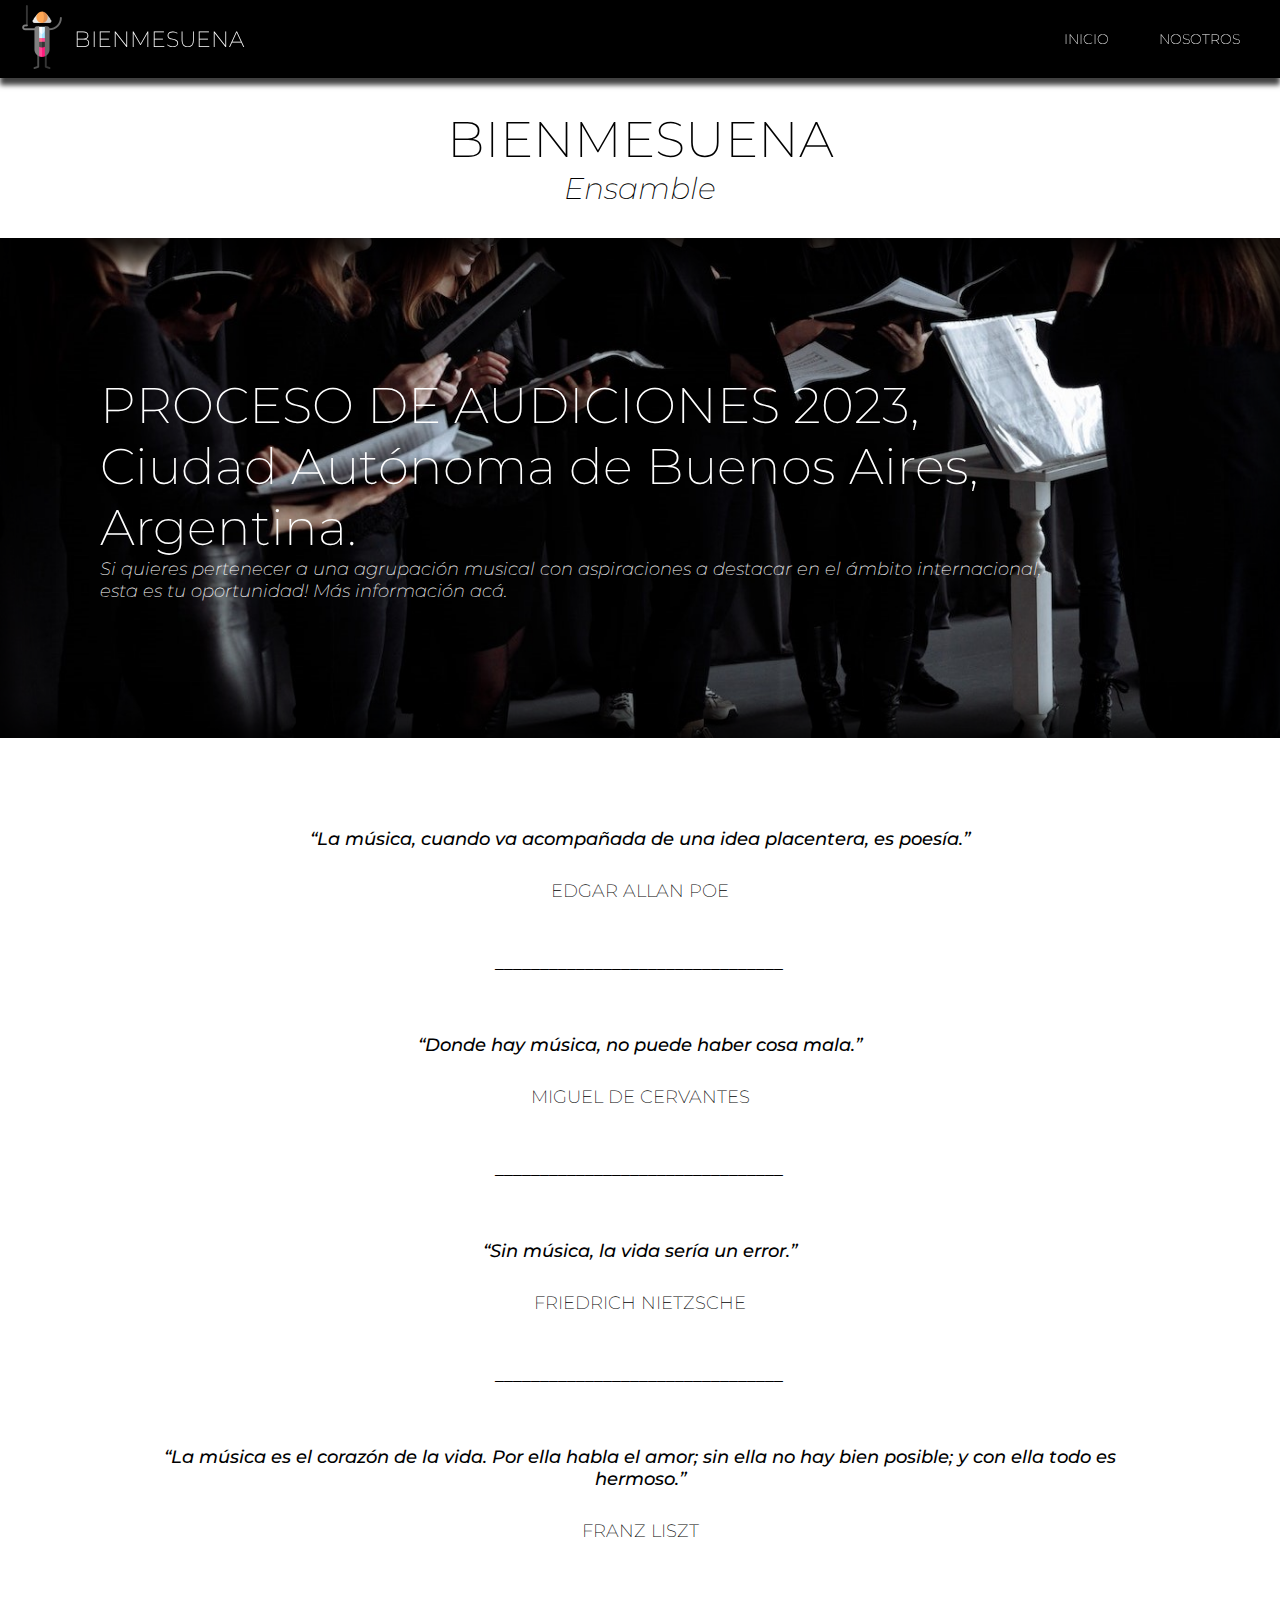
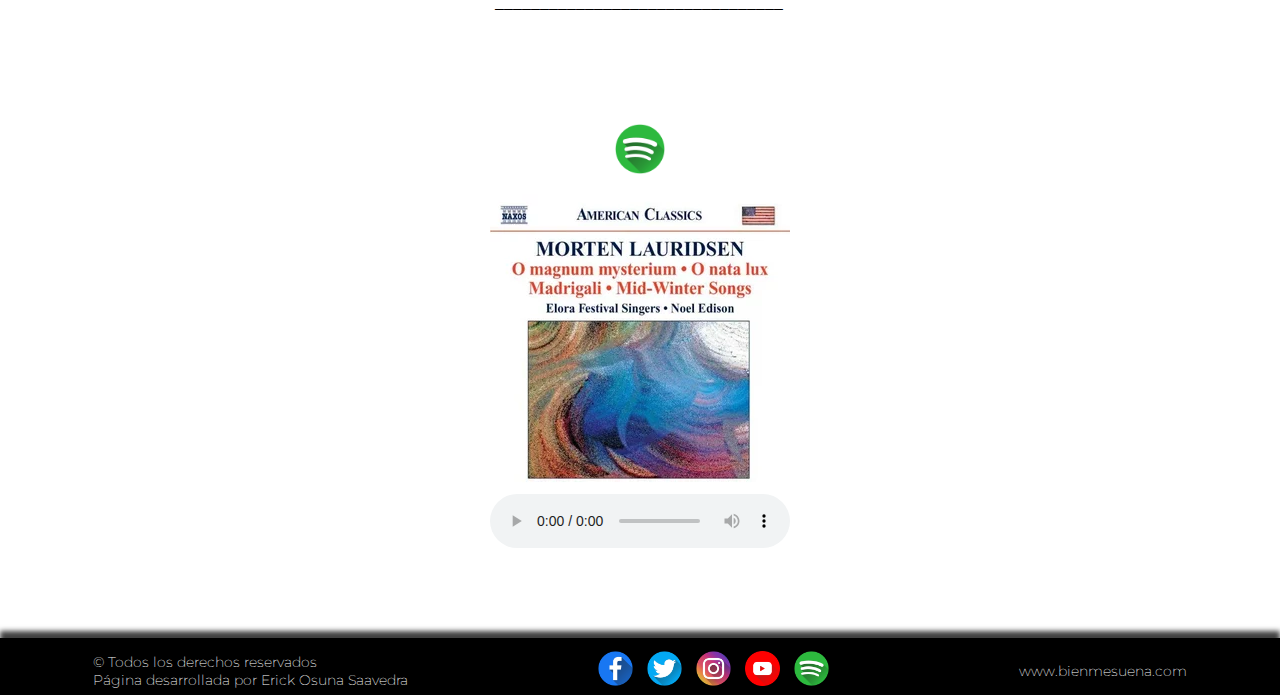
==== commit d7e4530e: "Arreglé separadores Index" ====
--- a/index.html
+++ b/index.html
@@ -15,7 +15,8 @@
         content="Bienmesuena, Erick Osuna Saavedra, Música, Música Coral, Choir Music, Choirs, Coros, Ensamble Vocal, Sing, Canto, Singers, Cantates, Música A Capella, Grupo Musical, Argentina, Buenos Aires, Ciudad Autónoma de Buenos Aires, Música Sacra, Música Contemporánea, Música Popular, Jazz, Música Académica, Música Tradicional Europea, Música Tradicional Latinoamericana, Música Venezolana, Canto Lírico, Ópera, ">
     <meta property="og:type" content="web site">
     <meta property="og:title" content="BIENMESUENA Ensamble - Ensamble Vocal Mixto A Capella">
-    <meta property="og:description" content="BIENMESUENA, ensamble vocal mixto, A Capella, conformado por músicos profesionales venezolanos y reunidos en la Ciudad de Buenos Aires, con la finalidad de interpretar el más selecto y sublime repertorio de la música coral universal. Entre las ramas de este género música, abordamos Música Sacra, Académica Universal, Contemporánea, Popular y Tradicional Europea y Latinoamericana, Jazz, entre otros.">
+    <meta property="og:description"
+        content="BIENMESUENA, ensamble vocal mixto, A Capella, conformado por músicos profesionales venezolanos y reunidos en la Ciudad de Buenos Aires, con la finalidad de interpretar el más selecto y sublime repertorio de la música coral universal. Entre las ramas de este género música, abordamos Música Sacra, Académica Universal, Contemporánea, Popular y Tradicional Europea y Latinoamericana, Jazz, entre otros.">
     <meta property="og:url" content="https://fabulous-stardust-f1a57c.netlify.app/">
     <meta property="og:image" content="https://fabulous-stardust-f1a57c.netlify.app/img/logo-conductor.png">
     <title>|| BIENMESUENA || INICIO ||</title>
@@ -76,20 +77,20 @@
             <section class="aphorism">
                 <p>“La música, cuando va acompañada de una idea placentera, es poesía.”</p>
                 <h4>EDGAR ALLAN POE</h4>
-                <p>________________________________________________________________________________________________________________
+                <p>________________________________
                 </p>
                 <p>“Donde hay música, no puede haber cosa mala.”</p>
                 <h4>MIGUEL DE CERVANTES</h4>
-                <p>________________________________________________________________________________________________________________
+                <p>________________________________
                 </p>
                 <p>“Sin música, la vida sería un error.”</p>
                 <h4>FRIEDRICH NIETZSCHE</h4>
-                <p>________________________________________________________________________________________________________________
+                <p>________________________________
                 </p>
                 <p>“La música es el corazón de la vida. Por ella habla el amor; sin ella no hay bien posible; y con ella
                     todo es hermoso.”</p>
                 <h4>FRANZ LISZT</h4>
-                <p>________________________________________________________________________________________________________________
+                <p>________________________________
                 </p>
             </section>
             <section class="music">
--- a/css/estilos.css
+++ b/css/estilos.css
@@ -282,7 +282,7 @@
   flex-direction: column;
   margin: 0; }
   .nosotros div img {
-    width: 300px; }
+    width: 400px; }
   .nosotros p {
     width: 80%;
     margin-top: 80px;
@@ -388,13 +388,16 @@
   .members p {
     font-size: 18px;
     font-weight: 200;
-    padding: 20px;
-    text-align: justify; }
+    padding: 20px 0 20px 0;
+    text-align: justify;
+    margin-left: 40px;
+    margin-right: 0; }
 
 .members2 {
   width: 90%;
   height: auto;
   text-align: center;
+  align-items: center;
   display: none; }
   .members2 h4 {
     font-size: 22px;
@@ -404,7 +407,7 @@
   .members2 p {
     font-size: 18px;
     font-weight: 200;
-    padding: 20px 20px 20px 40px;
+    padding: 20px 0 20px 0;
     text-align: justify; }
 
 /* ! FIN DEL MAIN DE NOSOTROS */
@@ -448,6 +451,20 @@
     margin: 40px 0;
     font-weight: 300;
     font-size: 20px; }
+    .news p a {
+      transition: 0.6s; }
+      .news p a:link {
+        color: black;
+        text-decoration: none; }
+      .news p a:visited {
+        color: black;
+        text-decoration: none; }
+      .news p a:hover {
+        color: red;
+        text-decoration: none; }
+      .news p a:active {
+        color: #ff4949;
+        text-decoration: none; }
 
 /* ! FIN DEL MAIN DE NOTICIAS */
 * {
